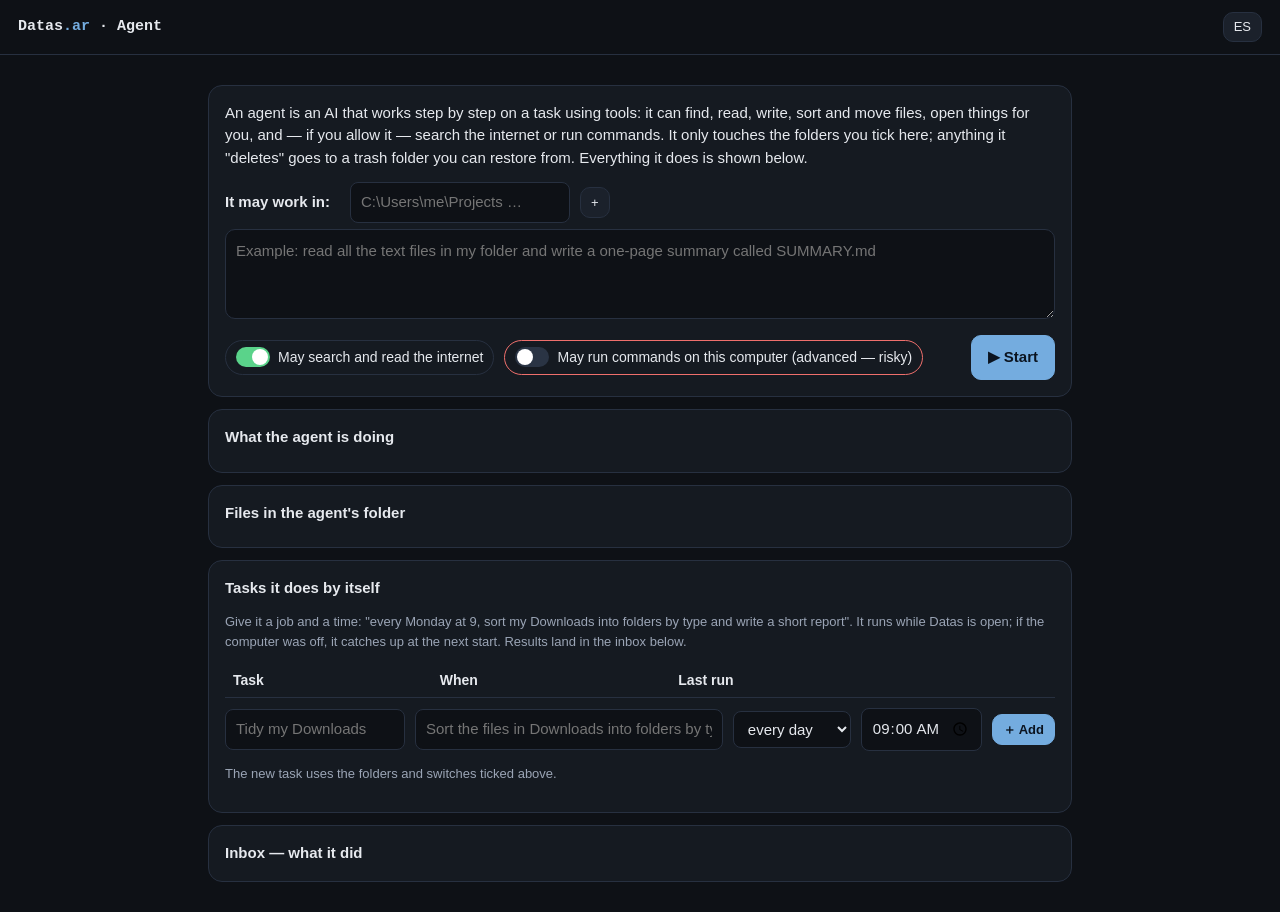
==== datas/server/ui/agent.html @ a60f4969 "Device verdicts per ability; agent in your folders, scheduled tasks, inbox The Run screen now asks t" ====
<!doctype html>
<html lang="en">
<head>
<meta charset="utf-8"><meta name="viewport" content="width=device-width, initial-scale=1">
<title>Datas.ar — Agent</title>
<style>
  :root{--bg:#0e1116;--panel:#151a21;--panel2:#1b212b;--line:#273040;--text:#e6e9ee;--muted:#9aa4b5;--accent:#74acdf;--ok:#5ad38a;--warn:#f2a93b;--bad:#ef6f6c;--mono:ui-monospace,SFMono-Regular,Menlo,Consolas,monospace}
  *{box-sizing:border-box} body{margin:0;background:var(--bg);color:var(--text);font-family:-apple-system,BlinkMacSystemFont,"Segoe UI",Inter,Roboto,sans-serif;font-size:15px;line-height:1.5}
  header{display:flex;gap:12px;align-items:center;padding:12px 18px;border-bottom:1px solid var(--line)} .brand{font-family:var(--mono);font-weight:700} .brand b{color:var(--accent)} .spacer{flex:1}
  main{max-width:900px;margin:0 auto;padding:18px} .card{background:var(--panel);border:1px solid var(--line);border-radius:14px;padding:16px;margin:12px 0}
  textarea,button{font:inherit} textarea{width:100%;height:90px;background:var(--bg);color:var(--text);border:1px solid var(--line);border-radius:10px;padding:10px;resize:vertical}
  button{color:var(--text);background:var(--panel2);border:1px solid var(--line);border-radius:10px;padding:10px 16px;cursor:pointer} button.primary{background:var(--accent);color:#0b1420;font-weight:700;border-color:var(--accent)} button:disabled{opacity:.5}
  .switch{display:inline-flex;align-items:center;gap:8px;cursor:pointer;user-select:none;padding:6px 10px;border:1px solid var(--line);border-radius:999px;font-size:14px} .switch i{width:34px;height:20px;border-radius:999px;background:#2a3444;position:relative} .switch i::after{content:"";position:absolute;top:2px;left:2px;width:16px;height:16px;border-radius:50%;background:#fff;transition:.15s} .switch.on i{background:var(--ok)} .switch.on i::after{left:16px} .switch.danger.on i{background:var(--bad)}
  .row{display:flex;gap:10px;align-items:center;flex-wrap:wrap} .fine{color:var(--muted);font-size:13px}
  .steps{display:flex;flex-direction:column;gap:8px;max-height:420px;overflow:auto;padding:4px}
  .step{padding:10px 12px;border-radius:10px;border:1px solid var(--line);background:var(--panel2);white-space:pre-wrap;word-break:break-word}
  .step.tool{border-left:3px solid var(--accent)} .step.result{color:var(--muted);font-family:var(--mono);font-size:12px;max-height:140px;overflow:auto} .step.final{border-color:var(--ok)} .step.error{border-color:var(--bad)}
  ul{margin:6px 0;padding-left:18px}
  .chips{display:flex;gap:8px;flex-wrap:wrap} .chip{padding:6px 12px;border:1px solid var(--line);border-radius:999px;cursor:pointer;font-size:14px;user-select:none} .chip.on{background:var(--accent);color:#0b1420;border-color:var(--accent);font-weight:600}
  input,select{font:inherit;background:var(--bg);color:var(--text);border:1px solid var(--line);border-radius:8px;padding:8px 10px}
  table{width:100%;border-collapse:collapse;font-size:14px} td,th{padding:6px 8px;border-bottom:1px solid var(--line);text-align:left;vertical-align:top} .small{padding:5px 10px;font-size:13px} .danger{border-color:var(--bad)} .hidden{display:none}
  .res{white-space:pre-wrap;font-family:var(--mono);font-size:12px;color:var(--muted);max-height:220px;overflow:auto;background:var(--bg);border-radius:8px;padding:8px}
</style>
</head>
<body>
<header><div class="brand">Datas<b>.ar</b> · <span id="t_agent">Agent</span></div><div class="spacer"></div><button id="langBtn" style="padding:4px 10px;font-size:13px">ES</button></header>
<main>
  <div class="card">
    <p id="t_lead" style="margin:0 0 8px">An agent is an AI that works step by step on a task using tools: it can find, read, write, sort and move files, open things for you, and — if you allow it — search the internet or run commands. It only touches the folders you tick here; anything it "deletes" goes to a trash folder you can restore from. Everything it does is shown below.</p>
    <p class="fine" id="t_folder"></p>
    <div class="row" style="margin:6px 0"><b id="t_grant">It may work in:</b><div class="chips" id="folderChips"></div><input type="text" id="customFolder" placeholder="C:\Users\me\Projects …" style="min-width:220px"><button class="small" id="addFolder">+</button></div>
    <textarea id="task" placeholder="Example: read all the text files in my folder and write a one-page summary called SUMMARY.md"></textarea>
    <div class="row" style="margin-top:10px">
      <label class="switch on" id="netSw"><i></i><span id="t_net">May search and read the internet</span></label>
      <label class="switch danger" id="shellSw"><i></i><span id="t_shell">May run commands on this computer (advanced — risky)</span></label>
      <span class="spacer"></span>
      <button class="primary" id="run" >▶ <span id="t_run">Start</span></button>
    </div>
  </div>
  <div class="card"><b id="t_steps">What the agent is doing</b><div class="steps" id="steps"></div></div>
  <div class="card"><b id="t_files">Files in the agent's folder</b><ul id="files"></ul></div>
  <div class="card">
    <b id="t_sched">Tasks it does by itself</b>
    <p class="fine" id="t_sched_d">Give it a job and a time: "every Monday at 9, sort my Downloads into folders by type and write a short report". It runs while Datas is open; if the computer was off, it catches up at the next start. Results land in the inbox below.</p>
    <table><thead><tr><th id="t_task">Task</th><th id="t_when">When</th><th id="t_last">Last run</th><th></th></tr></thead><tbody id="taskRows"></tbody></table>
    <div class="row" style="margin-top:10px">
      <input type="text" id="tTitle" placeholder="Tidy my Downloads" style="width:180px">
      <input type="text" id="tTask" placeholder="Sort the files in Downloads into folders by type and write a short report" style="flex:1;min-width:260px">
      <select id="tEvery"><option value="day">every day</option><option value="week">every week</option><option value="hour">every hour</option><option value="once">once</option></select>
      <select id="tWeekday"><option value="mon">Mon</option><option value="tue">Tue</option><option value="wed">Wed</option><option value="thu">Thu</option><option value="fri">Fri</option><option value="sat">Sat</option><option value="sun">Sun</option></select>
      <input type="time" id="tAt" value="09:00">
      <button class="primary small" id="tAdd">＋ <span id="t_add">Add</span></button>
    </div>
    <p class="fine" id="t_sched_f">The new task uses the folders and switches ticked above.</p>
  </div>
  <div class="card"><b id="t_inbox">Inbox — what it did</b><div id="inbox"></div></div>
</main>
<script>
const $=id=>document.getElementById(id); let lang="en";
const ES={t_grant:"Puede trabajar en:",t_sched:"Tareas que hace sola",t_sched_d:"Dale un trabajo y una hora: \"todos los lunes a las 9, ordená mis Descargas en carpetas por tipo y escribí un informe corto\". Corre mientras Datas está abierto; si la computadora estaba apagada, se pone al día al arrancar. Los resultados quedan en la bandeja de abajo.",t_task:"Tarea",t_when:"Cuándo",t_last:"Última vez",t_add:"Agregar",t_sched_f:"La tarea nueva usa las carpetas y los permisos marcados arriba.",t_inbox:"Bandeja — qué hizo",t_agent:"Agente",t_lead:"Un agente es una IA que trabaja paso a paso en una tarea usando herramientas: puede buscar, leer, escribir, ordenar y mover archivos, abrirte cosas y — si lo permitís — buscar en internet o ejecutar comandos. Solo toca las carpetas que marcás acá; lo que \"borra\" va a una papelera de la que podés recuperar. Todo lo que hace se muestra abajo.",t_net:"Puede buscar y leer en internet",t_shell:"Puede ejecutar comandos en esta computadora (avanzado — riesgoso)",t_run:"Iniciar",t_steps:"Qué está haciendo el agente",t_files:"Archivos en la carpeta del agente",ph:"Ejemplo: leé todos los archivos de texto de mi carpeta y escribí un resumen de una página llamado RESUMEN.md",folder:"Carpeta del agente: "};
const EN={}; for(const el of document.querySelectorAll("[id^=t_]")) EN[el.id]=el.textContent; EN.ph=$("task").placeholder; EN.folder="Agent folder: ";
function applyLang(){ const D=lang==="es"?ES:EN; for(const k of Object.keys(EN)){ if(k==="ph") $("task").placeholder=D.ph; else if(k!=="folder" && $(k)) $(k).textContent=D[k]||EN[k]; } $("langBtn").textContent=lang==="en"?"ES":"EN"; loadFiles(); loadFolders(); loadTasks(); loadInbox(); }
// ---- folders the agent may use (per session) ----
let FOLDERS=[], GRANTED=new Set();
async function loadFolders(){ try{ const r = await (await fetch("/api/agent/folders")).json(); FOLDERS=r.known; r.granted.forEach(g=>GRANTED.add(g)); renderFolders(); }catch(e){} }
function renderFolders(){ const extra=[...GRANTED].filter(g=>!FOLDERS.some(f=>f.path===g)).map(g=>({id:g,name:g,name_es:g,path:g})); $("folderChips").innerHTML = [...FOLDERS, ...extra].map(f=>`<span class="chip ${GRANTED.has(f.path)?"on":""}" data-p="${f.path.replace(/"/g,"&quot;")}" title="${f.path.replace(/"/g,"&quot;")}">${lang==="es"?f.name_es:f.name}</span>`).join(""); $("folderChips").querySelectorAll(".chip").forEach(c=>c.onclick=()=>{ const p=c.dataset.p; if(GRANTED.has(p)) GRANTED.delete(p); else GRANTED.add(p); renderFolders(); }); }
$("addFolder").onclick=async()=>{ const p=$("customFolder").value.trim(); if(!p) return; const r = await fetch("/api/agent/folders/check",{method:"POST",headers:{"Content-Type":"application/json"},body:JSON.stringify({path:p})}); if(!r.ok){ alert((await r.json()).detail||"?"); return; } GRANTED.add((await r.json()).path); $("customFolder").value=""; renderFolders(); };
// ---- scheduled tasks ----
async function loadTasks(){ try{ const r = await (await fetch("/api/agent/tasks")).json(); const D=lang==="es"?{day:"todos los días",week:"todas las semanas",hour:"cada hora",once:"una vez",at:"a las",run:"Correr ahora",del:"Quitar",on:"Activa",off:"Pausada",never:"nunca",running:"corriendo…"}:{day:"every day",week:"every week",hour:"every hour",once:"once",at:"at",run:"Run now",del:"Remove",on:"On",off:"Paused",never:"never",running:"running…"};
  $("taskRows").innerHTML = r.tasks.map(t=>`<tr><td><b>${esc(t.title)}</b><div class="fine">${esc(t.task)}</div><div class="fine">${(t.folders||[]).map(esc).join(", ")}</div></td><td>${D[t.every]}${t.every==="week"?" "+t.weekday:""}${t.every!=="hour"?" "+D.at+" "+t.at:""}<div class="fine">${t.enabled?(t.next_due?("→ "+t.next_due.replace("T"," ")):""):D.off}</div></td><td>${t.running?D.running:(t.last_run?new Date(t.last_run*1000).toLocaleString():D.never)}<div class="fine">${esc((t.last_summary||"").slice(0,160))}</div></td><td><button class="small" data-run="${t.id}">${D.run}</button> <button class="small" data-tog="${t.id}" data-en="${t.enabled}">${t.enabled?D.off:D.on}</button> <button class="small danger" data-del="${t.id}">${D.del}</button></td></tr>`).join("") || `<tr><td colspan="4" class="fine">—</td></tr>`;
  $("taskRows").querySelectorAll("[data-run]").forEach(b=>b.onclick=async()=>{ await fetch(`/api/agent/tasks/${b.dataset.run}/run`,{method:"POST"}); setTimeout(loadTasks,1500); setTimeout(loadInbox,4000); });
  $("taskRows").querySelectorAll("[data-tog]").forEach(b=>b.onclick=async()=>{ await fetch(`/api/agent/tasks/${b.dataset.tog}`,{method:"PATCH",headers:{"Content-Type":"application/json"},body:JSON.stringify({enabled:b.dataset.en!=="true"})}); loadTasks(); });
  $("taskRows").querySelectorAll("[data-del]").forEach(b=>b.onclick=async()=>{ await fetch(`/api/agent/tasks/${b.dataset.del}`,{method:"DELETE"}); loadTasks(); });
 }catch(e){} }
$("tEvery").onchange=()=>{ $("tWeekday").style.display=$("tEvery").value==="week"?"":"none"; $("tAt").style.display=$("tEvery").value==="hour"?"none":""; }; $("tEvery").onchange();
$("tAdd").onclick=async()=>{ const title=$("tTitle").value.trim(), task=$("tTask").value.trim(); if(!title||!task) return; const r = await fetch("/api/agent/tasks",{method:"POST",headers:{"Content-Type":"application/json"},body:JSON.stringify({title, task, every:$("tEvery").value, at:$("tAt").value||"09:00", weekday:$("tWeekday").value, folders:[...GRANTED], internet:$("netSw").classList.contains("on"), allow_shell:$("shellSw").classList.contains("on")})}); if(!r.ok){ alert((await r.json()).detail||"?"); return; } $("tTitle").value=""; $("tTask").value=""; loadTasks(); };
async function loadInbox(){ try{ const r = await (await fetch("/api/agent/results")).json(); $("inbox").innerHTML = r.results.slice(0,10).map(x=>`<details style="margin:6px 0"><summary>${new Date(x.when*1000).toLocaleString()} — ${esc(x.name)}</summary><div class="res">${esc(x.text)}</div></details>`).join("") || `<p class="fine">—</p>`; }catch(e){} }
function esc(s){ return String(s??"").replace(/[&<>"]/g,c=>({"&":"&amp;","<":"&lt;",">":"&gt;",'"':"&quot;"}[c])); }
setInterval(()=>{ loadTasks(); }, 60000);
$("langBtn").onclick=()=>{ lang=lang==="en"?"es":"en"; applyLang(); };
const sw=(el)=>el.classList.toggle("on"); $("netSw").onclick=()=>sw($("netSw")); $("shellSw").onclick=()=>{ if(!$("shellSw").classList.contains("on") && !confirm(lang==="es"?"Con esto el agente puede ejecutar comandos reales en tu computadora, sin preguntar. ¿Continuar?":"This lets the agent run real commands on your computer without asking each time. Continue?")) return; sw($("shellSw")); };
function step(cls, text){ const d=document.createElement("div"); d.className="step "+cls; d.textContent=text; $("steps").appendChild(d); $("steps").scrollTop=1e9; }
async function loadFiles(){ try{ const r = await (await fetch("/api/agent/workspace")).json(); $("t_folder").textContent=(lang==="es"?ES.folder:EN.folder)+r.path; $("files").innerHTML = r.files.map(f=>`<li>${f.name} <span class="fine">(${(f.bytes/1024).toFixed(0)} KB)</span></li>`).join("") || `<li class="fine">—</li>`; }catch(e){} }
$("run").onclick=async()=>{
  const task=$("task").value.trim(); if(!task) return; $("run").disabled=true; $("steps").innerHTML="";
  step("", (lang==="es"?"Tarea: ":"Task: ")+task);
  try{
    const r = await fetch("/api/agent/run",{method:"POST",headers:{"Content-Type":"application/json"},body:JSON.stringify({task, internet:$("netSw").classList.contains("on"), allow_shell:$("shellSw").classList.contains("on"), folders:[...GRANTED]})});
    if(!r.ok){ step("error","⚠ "+((await r.json()).detail||r.status)); $("run").disabled=false; return; }
    const rd=r.body.getReader(), dec=new TextDecoder(); let buf="";
    while(true){ const {value,done}=await rd.read(); if(done) break; buf+=dec.decode(value,{stream:true}); let i; while((i=buf.indexOf("\n\n"))>=0){ const chunk=buf.slice(0,i); buf=buf.slice(i+2); const line=chunk.split("\n").find(l=>l.startsWith("data:")); if(!line) continue; let ev; try{ev=JSON.parse(line.slice(5));}catch(e){continue;}
      if(ev.type==="assistant") step("", ev.content); else if(ev.type==="tool_call") step("tool", `→ ${ev.name} ${typeof ev.arguments==="string"?ev.arguments:JSON.stringify(ev.arguments)}`); else if(ev.type==="tool_result") step("result", ev.result); else if(ev.type==="final") step("final", (lang==="es"?"Listo. ":"Done. ")+(ev.content||"")); else if(ev.type==="error") step("error", "⚠ "+ev.error); } }
  }catch(e){ step("error","⚠ "+e.message); }
  $("run").disabled=false; loadFiles(); loadInbox();
};
applyLang();
</script>
</body>
</html>
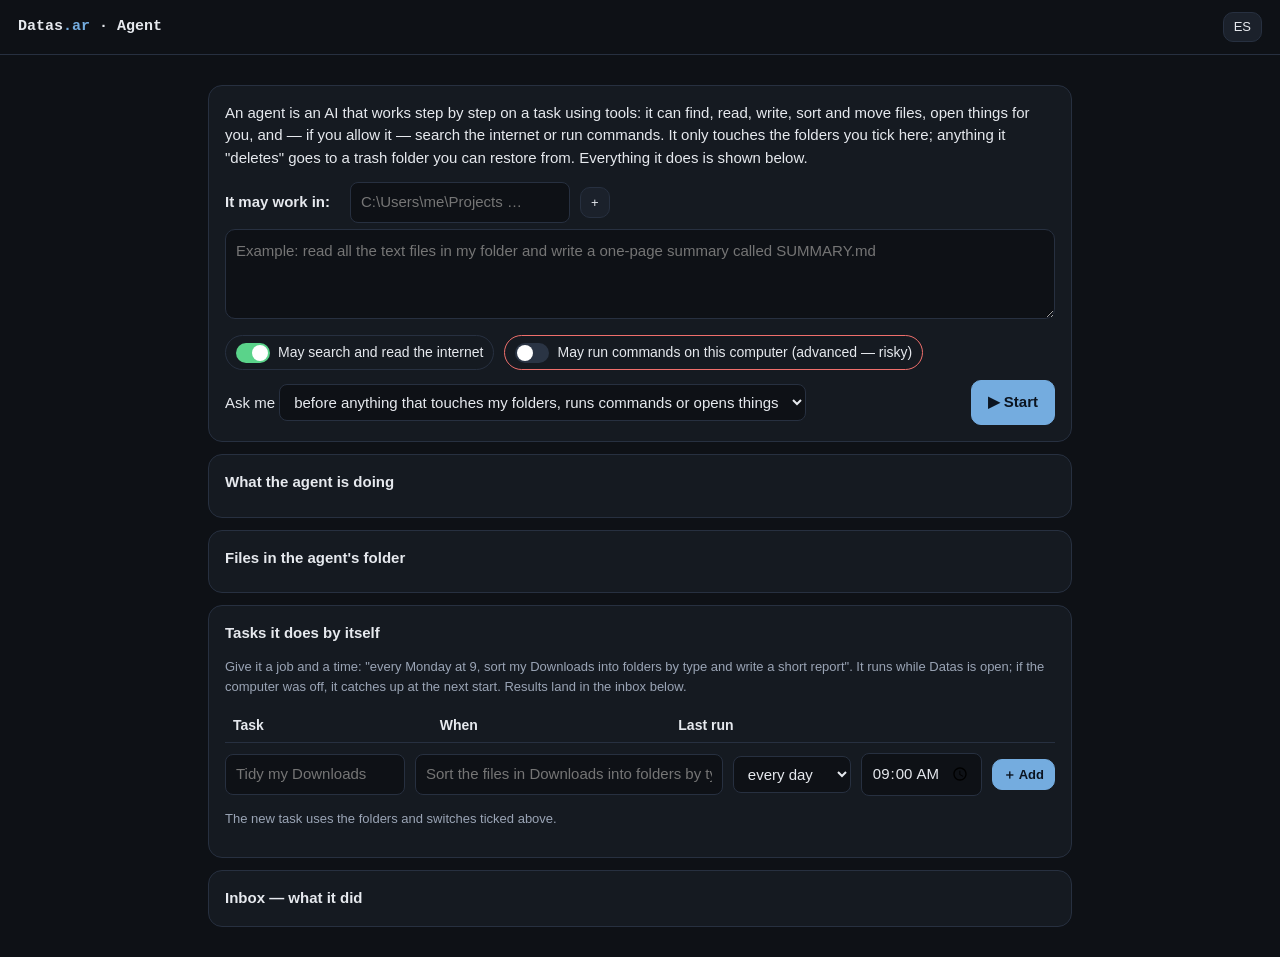
==== commit 6c20e9d3: "Agent: approval levels (risky / every action / never), permission card, Stop + Esc ToolContext.ask =" ====
--- a/datas/server/ui/agent.html
+++ b/datas/server/ui/agent.html
@@ -33,10 +33,13 @@
     <div class="row" style="margin-top:10px">
       <label class="switch on" id="netSw"><i></i><span id="t_net">May search and read the internet</span></label>
       <label class="switch danger" id="shellSw"><i></i><span id="t_shell">May run commands on this computer (advanced — risky)</span></label>
+      <label><span id="t_ask">Ask me</span> <select id="askSel"><option value="risky">before anything that touches my folders, runs commands or opens things</option><option value="all">before every single action</option><option value="none">never — just do it, I'm watching</option></select></label>
       <span class="spacer"></span>
+      <button class="danger hidden" id="stop">■ <span id="t_stop">Stop</span></button>
       <button class="primary" id="run" >▶ <span id="t_run">Start</span></button>
     </div>
   </div>
+  <div class="card hidden" id="askCard" style="border-color:var(--warn)"><b id="t_mayi">The agent asks permission:</b><div id="askText" class="step" style="margin:8px 0"></div><div class="row"><button class="primary" id="askYes">✓ <span id="t_yes">Allow</span></button><button id="askNo">✕ <span id="t_no">Deny</span></button><button id="askAll"><span id="t_allowall">Allow everything for this task</span></button></div></div>
   <div class="card"><b id="t_steps">What the agent is doing</b><div class="steps" id="steps"></div></div>
   <div class="card"><b id="t_files">Files in the agent's folder</b><ul id="files"></ul></div>
   <div class="card">
@@ -57,9 +60,10 @@
 </main>
 <script>
 const $=id=>document.getElementById(id); let lang="en";
-const ES={t_grant:"Puede trabajar en:",t_sched:"Tareas que hace sola",t_sched_d:"Dale un trabajo y una hora: \"todos los lunes a las 9, ordená mis Descargas en carpetas por tipo y escribí un informe corto\". Corre mientras Datas está abierto; si la computadora estaba apagada, se pone al día al arrancar. Los resultados quedan en la bandeja de abajo.",t_task:"Tarea",t_when:"Cuándo",t_last:"Última vez",t_add:"Agregar",t_sched_f:"La tarea nueva usa las carpetas y los permisos marcados arriba.",t_inbox:"Bandeja — qué hizo",t_agent:"Agente",t_lead:"Un agente es una IA que trabaja paso a paso en una tarea usando herramientas: puede buscar, leer, escribir, ordenar y mover archivos, abrirte cosas y — si lo permitís — buscar en internet o ejecutar comandos. Solo toca las carpetas que marcás acá; lo que \"borra\" va a una papelera de la que podés recuperar. Todo lo que hace se muestra abajo.",t_net:"Puede buscar y leer en internet",t_shell:"Puede ejecutar comandos en esta computadora (avanzado — riesgoso)",t_run:"Iniciar",t_steps:"Qué está haciendo el agente",t_files:"Archivos en la carpeta del agente",ph:"Ejemplo: leé todos los archivos de texto de mi carpeta y escribí un resumen de una página llamado RESUMEN.md",folder:"Carpeta del agente: "};
+const ES={t_ask:"Preguntame",t_stop:"Parar",t_mayi:"El agente pide permiso:",t_yes:"Permitir",t_no:"Denegar",t_allowall:"Permitir todo en esta tarea",t_grant:"Puede trabajar en:",t_sched:"Tareas que hace sola",t_sched_d:"Dale un trabajo y una hora: \"todos los lunes a las 9, ordená mis Descargas en carpetas por tipo y escribí un informe corto\". Corre mientras Datas está abierto; si la computadora estaba apagada, se pone al día al arrancar. Los resultados quedan en la bandeja de abajo.",t_task:"Tarea",t_when:"Cuándo",t_last:"Última vez",t_add:"Agregar",t_sched_f:"La tarea nueva usa las carpetas y los permisos marcados arriba.",t_inbox:"Bandeja — qué hizo",t_agent:"Agente",t_lead:"Un agente es una IA que trabaja paso a paso en una tarea usando herramientas: puede buscar, leer, escribir, ordenar y mover archivos, abrirte cosas y — si lo permitís — buscar en internet o ejecutar comandos. Solo toca las carpetas que marcás acá; lo que \"borra\" va a una papelera de la que podés recuperar. Todo lo que hace se muestra abajo.",t_net:"Puede buscar y leer en internet",t_shell:"Puede ejecutar comandos en esta computadora (avanzado — riesgoso)",t_run:"Iniciar",t_steps:"Qué está haciendo el agente",t_files:"Archivos en la carpeta del agente",ph:"Ejemplo: leé todos los archivos de texto de mi carpeta y escribí un resumen de una página llamado RESUMEN.md",folder:"Carpeta del agente: "};
 const EN={}; for(const el of document.querySelectorAll("[id^=t_]")) EN[el.id]=el.textContent; EN.ph=$("task").placeholder; EN.folder="Agent folder: ";
-function applyLang(){ const D=lang==="es"?ES:EN; for(const k of Object.keys(EN)){ if(k==="ph") $("task").placeholder=D.ph; else if(k!=="folder" && $(k)) $(k).textContent=D[k]||EN[k]; } $("langBtn").textContent=lang==="en"?"ES":"EN"; loadFiles(); loadFolders(); loadTasks(); loadInbox(); }
+const ASK_ES=["antes de tocar mis carpetas, ejecutar comandos o abrir cosas","antes de cada acción","nunca — que lo haga, yo miro"], ASK_EN=[...$("askSel").options].map(o=>o.textContent);
+function applyLang(){ const D=lang==="es"?ES:EN; [...$("askSel").options].forEach((o,i)=>o.textContent=(lang==="es"?ASK_ES:ASK_EN)[i]); for(const k of Object.keys(EN)){ if(k==="ph") $("task").placeholder=D.ph; else if(k!=="folder" && $(k)) $(k).textContent=D[k]||EN[k]; } $("langBtn").textContent=lang==="en"?"ES":"EN"; loadFiles(); loadFolders(); loadTasks(); loadInbox(); }
 // ---- folders the agent may use (per session) ----
 let FOLDERS=[], GRANTED=new Set();
 async function loadFolders(){ try{ const r = await (await fetch("/api/agent/folders")).json(); FOLDERS=r.known; r.granted.forEach(g=>GRANTED.add(g)); renderFolders(); }catch(e){} }
@@ -81,17 +85,23 @@
 const sw=(el)=>el.classList.toggle("on"); $("netSw").onclick=()=>sw($("netSw")); $("shellSw").onclick=()=>{ if(!$("shellSw").classList.contains("on") && !confirm(lang==="es"?"Con esto el agente puede ejecutar comandos reales en tu computadora, sin preguntar. ¿Continuar?":"This lets the agent run real commands on your computer without asking each time. Continue?")) return; sw($("shellSw")); };
 function step(cls, text){ const d=document.createElement("div"); d.className="step "+cls; d.textContent=text; $("steps").appendChild(d); $("steps").scrollTop=1e9; }
 async function loadFiles(){ try{ const r = await (await fetch("/api/agent/workspace")).json(); $("t_folder").textContent=(lang==="es"?ES.folder:EN.folder)+r.path; $("files").innerHTML = r.files.map(f=>`<li>${f.name} <span class="fine">(${(f.bytes/1024).toFixed(0)} KB)</span></li>`).join("") || `<li class="fine">—</li>`; }catch(e){} }
+let askPoll=null, allowAll=false;
+async function pollAsk(){ try{ const r = await (await fetch("/api/agent/approvals")).json(); const q=r.pending[0]; if(!q){ $("askCard").classList.add("hidden"); return; } if(allowAll){ await fetch(`/api/agent/approvals/${q.id}`,{method:"POST",headers:{"Content-Type":"application/json"},body:JSON.stringify({ok:true})}); return; } $("askCard").dataset.id=q.id; $("askText").textContent=q.text; $("askCard").classList.remove("hidden"); }catch(e){} }
+async function answer(ok){ const id=$("askCard").dataset.id; if(!id) return; $("askCard").classList.add("hidden"); await fetch(`/api/agent/approvals/${id}`,{method:"POST",headers:{"Content-Type":"application/json"},body:JSON.stringify({ok})}); }
+$("askYes").onclick=()=>answer(true); $("askNo").onclick=()=>answer(false); $("askAll").onclick=()=>{ allowAll=true; answer(true); };
+$("stop").onclick=async()=>{ await fetch("/api/agent/stop",{method:"POST"}); };
+document.addEventListener("keydown",e=>{ if(e.key==="Escape" && !$("stop").classList.contains("hidden")) $("stop").click(); });
 $("run").onclick=async()=>{
-  const task=$("task").value.trim(); if(!task) return; $("run").disabled=true; $("steps").innerHTML="";
+  const task=$("task").value.trim(); if(!task) return; $("run").disabled=true; $("steps").innerHTML=""; allowAll=false; $("stop").classList.remove("hidden"); askPoll=setInterval(pollAsk, 600);
   step("", (lang==="es"?"Tarea: ":"Task: ")+task);
   try{
-    const r = await fetch("/api/agent/run",{method:"POST",headers:{"Content-Type":"application/json"},body:JSON.stringify({task, internet:$("netSw").classList.contains("on"), allow_shell:$("shellSw").classList.contains("on"), folders:[...GRANTED]})});
+    const r = await fetch("/api/agent/run",{method:"POST",headers:{"Content-Type":"application/json"},body:JSON.stringify({task, internet:$("netSw").classList.contains("on"), allow_shell:$("shellSw").classList.contains("on"), folders:[...GRANTED], ask:$("askSel").value})});
     if(!r.ok){ step("error","⚠ "+((await r.json()).detail||r.status)); $("run").disabled=false; return; }
     const rd=r.body.getReader(), dec=new TextDecoder(); let buf="";
     while(true){ const {value,done}=await rd.read(); if(done) break; buf+=dec.decode(value,{stream:true}); let i; while((i=buf.indexOf("\n\n"))>=0){ const chunk=buf.slice(0,i); buf=buf.slice(i+2); const line=chunk.split("\n").find(l=>l.startsWith("data:")); if(!line) continue; let ev; try{ev=JSON.parse(line.slice(5));}catch(e){continue;}
-      if(ev.type==="assistant") step("", ev.content); else if(ev.type==="tool_call") step("tool", `→ ${ev.name} ${typeof ev.arguments==="string"?ev.arguments:JSON.stringify(ev.arguments)}`); else if(ev.type==="tool_result") step("result", ev.result); else if(ev.type==="final") step("final", (lang==="es"?"Listo. ":"Done. ")+(ev.content||"")); else if(ev.type==="error") step("error", "⚠ "+ev.error); } }
+      if(ev.type==="assistant") step("", ev.content); else if(ev.type==="tool_call") step("tool", `→ ${ev.name} ${typeof ev.arguments==="string"?ev.arguments:JSON.stringify(ev.arguments)}`); else if(ev.type==="tool_result") step(ev.result.startsWith("DENIED")||ev.result.startsWith("STOPPED")?"error":"result", ev.result); else if(ev.type==="final") step("final", (lang==="es"?"Listo. ":"Done. ")+(ev.content||"")); else if(ev.type==="error") step("error", "⚠ "+ev.error); } }
   }catch(e){ step("error","⚠ "+e.message); }
-  $("run").disabled=false; loadFiles(); loadInbox();
+  $("run").disabled=false; clearInterval(askPoll); $("askCard").classList.add("hidden"); $("stop").classList.add("hidden"); loadFiles(); loadInbox();
 };
 applyLang();
 </script>
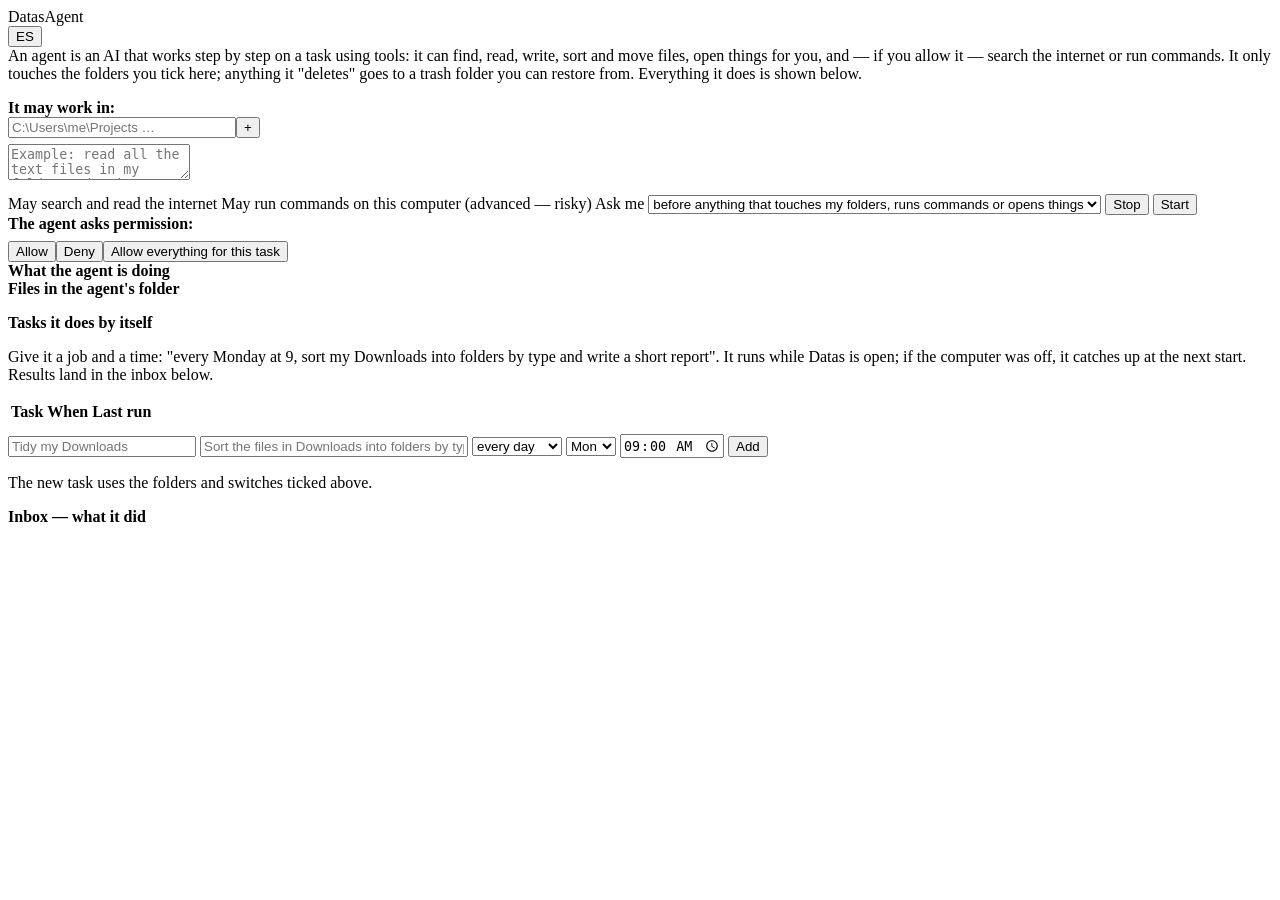
==== commit 265e98cd: "New window: chats on the left, Learn, devices, tools and updates with rollback The window is rebuilt" ====
--- a/datas/server/ui/agent.html
+++ b/datas/server/ui/agent.html
@@ -1,29 +1,16 @@
 <!doctype html>
-<html lang="en">
+<html lang="en" data-theme="day">
 <head>
-<meta charset="utf-8"><meta name="viewport" content="width=device-width, initial-scale=1">
-<title>Datas.ar — Agent</title>
-<style>
-  :root{--bg:#0e1116;--panel:#151a21;--panel2:#1b212b;--line:#273040;--text:#e6e9ee;--muted:#9aa4b5;--accent:#74acdf;--ok:#5ad38a;--warn:#f2a93b;--bad:#ef6f6c;--mono:ui-monospace,SFMono-Regular,Menlo,Consolas,monospace}
-  *{box-sizing:border-box} body{margin:0;background:var(--bg);color:var(--text);font-family:-apple-system,BlinkMacSystemFont,"Segoe UI",Inter,Roboto,sans-serif;font-size:15px;line-height:1.5}
-  header{display:flex;gap:12px;align-items:center;padding:12px 18px;border-bottom:1px solid var(--line)} .brand{font-family:var(--mono);font-weight:700} .brand b{color:var(--accent)} .spacer{flex:1}
-  main{max-width:900px;margin:0 auto;padding:18px} .card{background:var(--panel);border:1px solid var(--line);border-radius:14px;padding:16px;margin:12px 0}
-  textarea,button{font:inherit} textarea{width:100%;height:90px;background:var(--bg);color:var(--text);border:1px solid var(--line);border-radius:10px;padding:10px;resize:vertical}
-  button{color:var(--text);background:var(--panel2);border:1px solid var(--line);border-radius:10px;padding:10px 16px;cursor:pointer} button.primary{background:var(--accent);color:#0b1420;font-weight:700;border-color:var(--accent)} button:disabled{opacity:.5}
-  .switch{display:inline-flex;align-items:center;gap:8px;cursor:pointer;user-select:none;padding:6px 10px;border:1px solid var(--line);border-radius:999px;font-size:14px} .switch i{width:34px;height:20px;border-radius:999px;background:#2a3444;position:relative} .switch i::after{content:"";position:absolute;top:2px;left:2px;width:16px;height:16px;border-radius:50%;background:#fff;transition:.15s} .switch.on i{background:var(--ok)} .switch.on i::after{left:16px} .switch.danger.on i{background:var(--bad)}
-  .row{display:flex;gap:10px;align-items:center;flex-wrap:wrap} .fine{color:var(--muted);font-size:13px}
-  .steps{display:flex;flex-direction:column;gap:8px;max-height:420px;overflow:auto;padding:4px}
-  .step{padding:10px 12px;border-radius:10px;border:1px solid var(--line);background:var(--panel2);white-space:pre-wrap;word-break:break-word}
-  .step.tool{border-left:3px solid var(--accent)} .step.result{color:var(--muted);font-family:var(--mono);font-size:12px;max-height:140px;overflow:auto} .step.final{border-color:var(--ok)} .step.error{border-color:var(--bad)}
-  ul{margin:6px 0;padding-left:18px}
-  .chips{display:flex;gap:8px;flex-wrap:wrap} .chip{padding:6px 12px;border:1px solid var(--line);border-radius:999px;cursor:pointer;font-size:14px;user-select:none} .chip.on{background:var(--accent);color:#0b1420;border-color:var(--accent);font-weight:600}
-  input,select{font:inherit;background:var(--bg);color:var(--text);border:1px solid var(--line);border-radius:8px;padding:8px 10px}
-  table{width:100%;border-collapse:collapse;font-size:14px} td,th{padding:6px 8px;border-bottom:1px solid var(--line);text-align:left;vertical-align:top} .small{padding:5px 10px;font-size:13px} .danger{border-color:var(--bad)} .hidden{display:none}
-  .res{white-space:pre-wrap;font-family:var(--mono);font-size:12px;color:var(--muted);max-height:220px;overflow:auto;background:var(--bg);border-radius:8px;padding:8px}
-</style>
+<meta charset="utf-8">
+<meta name="viewport" content="width=device-width, initial-scale=1">
+<meta name="color-scheme" content="light dark">
+<title>Datas — Agent</title>
+<link rel="icon" href="/ui/datas.png">
+<link rel="stylesheet" href="/ui/app.css">
+<link rel="stylesheet" href="/ui/agent.css">
 </head>
-<body>
-<header><div class="brand">Datas<b>.ar</b> · <span id="t_agent">Agent</span></div><div class="spacer"></div><button id="langBtn" style="padding:4px 10px;font-size:13px">ES</button></header>
+<body class="agent">
+<header><span class="wordmark">Datas</span><span id="t_agent" class="where">Agent</span><div class="spacer"></div><button id="langBtn" class="small">ES</button></header>
 <main>
   <div class="card">
     <p id="t_lead" style="margin:0 0 8px">An agent is an AI that works step by step on a task using tools: it can find, read, write, sort and move files, open things for you, and — if you allow it — search the internet or run commands. It only touches the folders you tick here; anything it "deletes" goes to a trash folder you can restore from. Everything it does is shown below.</p>
@@ -35,11 +22,11 @@
       <label class="switch danger" id="shellSw"><i></i><span id="t_shell">May run commands on this computer (advanced — risky)</span></label>
       <label><span id="t_ask">Ask me</span> <select id="askSel"><option value="risky">before anything that touches my folders, runs commands or opens things</option><option value="all">before every single action</option><option value="none">never — just do it, I'm watching</option></select></label>
       <span class="spacer"></span>
-      <button class="danger hidden" id="stop">■ <span id="t_stop">Stop</span></button>
-      <button class="primary" id="run" >▶ <span id="t_run">Start</span></button>
+      <button class="danger hidden" id="stop"><span id="t_stop">Stop</span></button>
+      <button class="primary" id="run" ><span id="t_run">Start</span></button>
     </div>
   </div>
-  <div class="card hidden" id="askCard" style="border-color:var(--warn)"><b id="t_mayi">The agent asks permission:</b><div id="askText" class="step" style="margin:8px 0"></div><div class="row"><button class="primary" id="askYes">✓ <span id="t_yes">Allow</span></button><button id="askNo">✕ <span id="t_no">Deny</span></button><button id="askAll"><span id="t_allowall">Allow everything for this task</span></button></div></div>
+  <div class="card hidden" id="askCard" style="border-color:var(--warn)"><b id="t_mayi">The agent asks permission:</b><div id="askText" class="step" style="margin:8px 0"></div><div class="row"><button class="primary" id="askYes"><span id="t_yes">Allow</span></button><button id="askNo"><span id="t_no">Deny</span></button><button id="askAll"><span id="t_allowall">Allow everything for this task</span></button></div></div>
   <div class="card"><b id="t_steps">What the agent is doing</b><div class="steps" id="steps"></div></div>
   <div class="card"><b id="t_files">Files in the agent's folder</b><ul id="files"></ul></div>
   <div class="card">
@@ -52,58 +39,12 @@
       <select id="tEvery"><option value="day">every day</option><option value="week">every week</option><option value="hour">every hour</option><option value="once">once</option></select>
       <select id="tWeekday"><option value="mon">Mon</option><option value="tue">Tue</option><option value="wed">Wed</option><option value="thu">Thu</option><option value="fri">Fri</option><option value="sat">Sat</option><option value="sun">Sun</option></select>
       <input type="time" id="tAt" value="09:00">
-      <button class="primary small" id="tAdd">＋ <span id="t_add">Add</span></button>
+      <button class="primary small" id="tAdd"><span id="t_add">Add</span></button>
     </div>
     <p class="fine" id="t_sched_f">The new task uses the folders and switches ticked above.</p>
   </div>
   <div class="card"><b id="t_inbox">Inbox — what it did</b><div id="inbox"></div></div>
 </main>
-<script>
-const $=id=>document.getElementById(id); let lang="en";
-const ES={t_ask:"Preguntame",t_stop:"Parar",t_mayi:"El agente pide permiso:",t_yes:"Permitir",t_no:"Denegar",t_allowall:"Permitir todo en esta tarea",t_grant:"Puede trabajar en:",t_sched:"Tareas que hace sola",t_sched_d:"Dale un trabajo y una hora: \"todos los lunes a las 9, ordená mis Descargas en carpetas por tipo y escribí un informe corto\". Corre mientras Datas está abierto; si la computadora estaba apagada, se pone al día al arrancar. Los resultados quedan en la bandeja de abajo.",t_task:"Tarea",t_when:"Cuándo",t_last:"Última vez",t_add:"Agregar",t_sched_f:"La tarea nueva usa las carpetas y los permisos marcados arriba.",t_inbox:"Bandeja — qué hizo",t_agent:"Agente",t_lead:"Un agente es una IA que trabaja paso a paso en una tarea usando herramientas: puede buscar, leer, escribir, ordenar y mover archivos, abrirte cosas y — si lo permitís — buscar en internet o ejecutar comandos. Solo toca las carpetas que marcás acá; lo que \"borra\" va a una papelera de la que podés recuperar. Todo lo que hace se muestra abajo.",t_net:"Puede buscar y leer en internet",t_shell:"Puede ejecutar comandos en esta computadora (avanzado — riesgoso)",t_run:"Iniciar",t_steps:"Qué está haciendo el agente",t_files:"Archivos en la carpeta del agente",ph:"Ejemplo: leé todos los archivos de texto de mi carpeta y escribí un resumen de una página llamado RESUMEN.md",folder:"Carpeta del agente: "};
-const EN={}; for(const el of document.querySelectorAll("[id^=t_]")) EN[el.id]=el.textContent; EN.ph=$("task").placeholder; EN.folder="Agent folder: ";
-const ASK_ES=["antes de tocar mis carpetas, ejecutar comandos o abrir cosas","antes de cada acción","nunca — que lo haga, yo miro"], ASK_EN=[...$("askSel").options].map(o=>o.textContent);
-function applyLang(){ const D=lang==="es"?ES:EN; [...$("askSel").options].forEach((o,i)=>o.textContent=(lang==="es"?ASK_ES:ASK_EN)[i]); for(const k of Object.keys(EN)){ if(k==="ph") $("task").placeholder=D.ph; else if(k!=="folder" && $(k)) $(k).textContent=D[k]||EN[k]; } $("langBtn").textContent=lang==="en"?"ES":"EN"; loadFiles(); loadFolders(); loadTasks(); loadInbox(); }
-// ---- folders the agent may use (per session) ----
-let FOLDERS=[], GRANTED=new Set();
-async function loadFolders(){ try{ const r = await (await fetch("/api/agent/folders")).json(); FOLDERS=r.known; r.granted.forEach(g=>GRANTED.add(g)); renderFolders(); }catch(e){} }
-function renderFolders(){ const extra=[...GRANTED].filter(g=>!FOLDERS.some(f=>f.path===g)).map(g=>({id:g,name:g,name_es:g,path:g})); $("folderChips").innerHTML = [...FOLDERS, ...extra].map(f=>`<span class="chip ${GRANTED.has(f.path)?"on":""}" data-p="${f.path.replace(/"/g,"&quot;")}" title="${f.path.replace(/"/g,"&quot;")}">${lang==="es"?f.name_es:f.name}</span>`).join(""); $("folderChips").querySelectorAll(".chip").forEach(c=>c.onclick=()=>{ const p=c.dataset.p; if(GRANTED.has(p)) GRANTED.delete(p); else GRANTED.add(p); renderFolders(); }); }
-$("addFolder").onclick=async()=>{ const p=$("customFolder").value.trim(); if(!p) return; const r = await fetch("/api/agent/folders/check",{method:"POST",headers:{"Content-Type":"application/json"},body:JSON.stringify({path:p})}); if(!r.ok){ alert((await r.json()).detail||"?"); return; } GRANTED.add((await r.json()).path); $("customFolder").value=""; renderFolders(); };
-// ---- scheduled tasks ----
-async function loadTasks(){ try{ const r = await (await fetch("/api/agent/tasks")).json(); const D=lang==="es"?{day:"todos los días",week:"todas las semanas",hour:"cada hora",once:"una vez",at:"a las",run:"Correr ahora",del:"Quitar",on:"Activa",off:"Pausada",never:"nunca",running:"corriendo…"}:{day:"every day",week:"every week",hour:"every hour",once:"once",at:"at",run:"Run now",del:"Remove",on:"On",off:"Paused",never:"never",running:"running…"};
-  $("taskRows").innerHTML = r.tasks.map(t=>`<tr><td><b>${esc(t.title)}</b><div class="fine">${esc(t.task)}</div><div class="fine">${(t.folders||[]).map(esc).join(", ")}</div></td><td>${D[t.every]}${t.every==="week"?" "+t.weekday:""}${t.every!=="hour"?" "+D.at+" "+t.at:""}<div class="fine">${t.enabled?(t.next_due?("→ "+t.next_due.replace("T"," ")):""):D.off}</div></td><td>${t.running?D.running:(t.last_run?new Date(t.last_run*1000).toLocaleString():D.never)}<div class="fine">${esc((t.last_summary||"").slice(0,160))}</div></td><td><button class="small" data-run="${t.id}">${D.run}</button> <button class="small" data-tog="${t.id}" data-en="${t.enabled}">${t.enabled?D.off:D.on}</button> <button class="small danger" data-del="${t.id}">${D.del}</button></td></tr>`).join("") || `<tr><td colspan="4" class="fine">—</td></tr>`;
-  $("taskRows").querySelectorAll("[data-run]").forEach(b=>b.onclick=async()=>{ await fetch(`/api/agent/tasks/${b.dataset.run}/run`,{method:"POST"}); setTimeout(loadTasks,1500); setTimeout(loadInbox,4000); });
-  $("taskRows").querySelectorAll("[data-tog]").forEach(b=>b.onclick=async()=>{ await fetch(`/api/agent/tasks/${b.dataset.tog}`,{method:"PATCH",headers:{"Content-Type":"application/json"},body:JSON.stringify({enabled:b.dataset.en!=="true"})}); loadTasks(); });
-  $("taskRows").querySelectorAll("[data-del]").forEach(b=>b.onclick=async()=>{ await fetch(`/api/agent/tasks/${b.dataset.del}`,{method:"DELETE"}); loadTasks(); });
- }catch(e){} }
-$("tEvery").onchange=()=>{ $("tWeekday").style.display=$("tEvery").value==="week"?"":"none"; $("tAt").style.display=$("tEvery").value==="hour"?"none":""; }; $("tEvery").onchange();
-$("tAdd").onclick=async()=>{ const title=$("tTitle").value.trim(), task=$("tTask").value.trim(); if(!title||!task) return; const r = await fetch("/api/agent/tasks",{method:"POST",headers:{"Content-Type":"application/json"},body:JSON.stringify({title, task, every:$("tEvery").value, at:$("tAt").value||"09:00", weekday:$("tWeekday").value, folders:[...GRANTED], internet:$("netSw").classList.contains("on"), allow_shell:$("shellSw").classList.contains("on")})}); if(!r.ok){ alert((await r.json()).detail||"?"); return; } $("tTitle").value=""; $("tTask").value=""; loadTasks(); };
-async function loadInbox(){ try{ const r = await (await fetch("/api/agent/results")).json(); $("inbox").innerHTML = r.results.slice(0,10).map(x=>`<details style="margin:6px 0"><summary>${new Date(x.when*1000).toLocaleString()} — ${esc(x.name)}</summary><div class="res">${esc(x.text)}</div></details>`).join("") || `<p class="fine">—</p>`; }catch(e){} }
-function esc(s){ return String(s??"").replace(/[&<>"]/g,c=>({"&":"&amp;","<":"&lt;",">":"&gt;",'"':"&quot;"}[c])); }
-setInterval(()=>{ loadTasks(); }, 60000);
-$("langBtn").onclick=()=>{ lang=lang==="en"?"es":"en"; applyLang(); };
-const sw=(el)=>el.classList.toggle("on"); $("netSw").onclick=()=>sw($("netSw")); $("shellSw").onclick=()=>{ if(!$("shellSw").classList.contains("on") && !confirm(lang==="es"?"Con esto el agente puede ejecutar comandos reales en tu computadora, sin preguntar. ¿Continuar?":"This lets the agent run real commands on your computer without asking each time. Continue?")) return; sw($("shellSw")); };
-function step(cls, text){ const d=document.createElement("div"); d.className="step "+cls; d.textContent=text; $("steps").appendChild(d); $("steps").scrollTop=1e9; }
-async function loadFiles(){ try{ const r = await (await fetch("/api/agent/workspace")).json(); $("t_folder").textContent=(lang==="es"?ES.folder:EN.folder)+r.path; $("files").innerHTML = r.files.map(f=>`<li>${f.name} <span class="fine">(${(f.bytes/1024).toFixed(0)} KB)</span></li>`).join("") || `<li class="fine">—</li>`; }catch(e){} }
-let askPoll=null, allowAll=false;
-async function pollAsk(){ try{ const r = await (await fetch("/api/agent/approvals")).json(); const q=r.pending[0]; if(!q){ $("askCard").classList.add("hidden"); return; } if(allowAll){ await fetch(`/api/agent/approvals/${q.id}`,{method:"POST",headers:{"Content-Type":"application/json"},body:JSON.stringify({ok:true})}); return; } $("askCard").dataset.id=q.id; $("askText").textContent=q.text; $("askCard").classList.remove("hidden"); }catch(e){} }
-async function answer(ok){ const id=$("askCard").dataset.id; if(!id) return; $("askCard").classList.add("hidden"); await fetch(`/api/agent/approvals/${id}`,{method:"POST",headers:{"Content-Type":"application/json"},body:JSON.stringify({ok})}); }
-$("askYes").onclick=()=>answer(true); $("askNo").onclick=()=>answer(false); $("askAll").onclick=()=>{ allowAll=true; answer(true); };
-$("stop").onclick=async()=>{ await fetch("/api/agent/stop",{method:"POST"}); };
-document.addEventListener("keydown",e=>{ if(e.key==="Escape" && !$("stop").classList.contains("hidden")) $("stop").click(); });
-$("run").onclick=async()=>{
-  const task=$("task").value.trim(); if(!task) return; $("run").disabled=true; $("steps").innerHTML=""; allowAll=false; $("stop").classList.remove("hidden"); askPoll=setInterval(pollAsk, 600);
-  step("", (lang==="es"?"Tarea: ":"Task: ")+task);
-  try{
-    const r = await fetch("/api/agent/run",{method:"POST",headers:{"Content-Type":"application/json"},body:JSON.stringify({task, internet:$("netSw").classList.contains("on"), allow_shell:$("shellSw").classList.contains("on"), folders:[...GRANTED], ask:$("askSel").value})});
-    if(!r.ok){ step("error","⚠ "+((await r.json()).detail||r.status)); $("run").disabled=false; return; }
-    const rd=r.body.getReader(), dec=new TextDecoder(); let buf="";
-    while(true){ const {value,done}=await rd.read(); if(done) break; buf+=dec.decode(value,{stream:true}); let i; while((i=buf.indexOf("\n\n"))>=0){ const chunk=buf.slice(0,i); buf=buf.slice(i+2); const line=chunk.split("\n").find(l=>l.startsWith("data:")); if(!line) continue; let ev; try{ev=JSON.parse(line.slice(5));}catch(e){continue;}
-      if(ev.type==="assistant") step("", ev.content); else if(ev.type==="tool_call") step("tool", `→ ${ev.name} ${typeof ev.arguments==="string"?ev.arguments:JSON.stringify(ev.arguments)}`); else if(ev.type==="tool_result") step(ev.result.startsWith("DENIED")||ev.result.startsWith("STOPPED")?"error":"result", ev.result); else if(ev.type==="final") step("final", (lang==="es"?"Listo. ":"Done. ")+(ev.content||"")); else if(ev.type==="error") step("error", "⚠ "+ev.error); } }
-  }catch(e){ step("error","⚠ "+e.message); }
-  $("run").disabled=false; clearInterval(askPoll); $("askCard").classList.add("hidden"); $("stop").classList.add("hidden"); loadFiles(); loadInbox();
-};
-applyLang();
-</script>
+<script src="/ui/agent.js"></script>
 </body>
 </html>
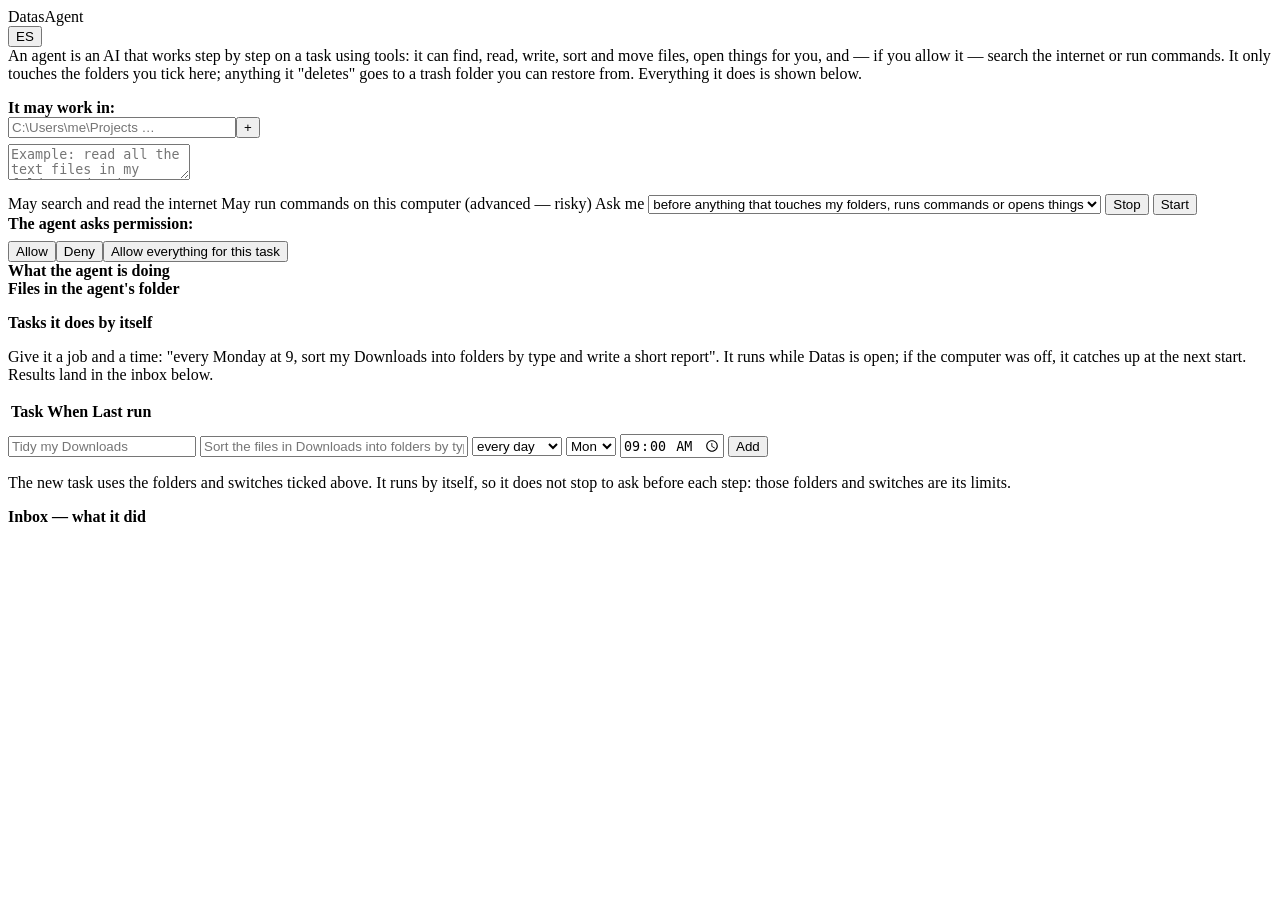
==== commit f87eb3f0: "0.3.0: installers build again, a self-test, a tighter guard on programs, documents for the new windo" ====
--- a/datas/server/ui/agent.html
+++ b/datas/server/ui/agent.html
@@ -41,7 +41,7 @@
       <input type="time" id="tAt" value="09:00">
       <button class="primary small" id="tAdd"><span id="t_add">Add</span></button>
     </div>
-    <p class="fine" id="t_sched_f">The new task uses the folders and switches ticked above.</p>
+    <p class="fine" id="t_sched_f">The new task uses the folders and switches ticked above. It runs by itself, so it does not stop to ask before each step: those folders and switches are its limits.</p>
   </div>
   <div class="card"><b id="t_inbox">Inbox — what it did</b><div id="inbox"></div></div>
 </main>
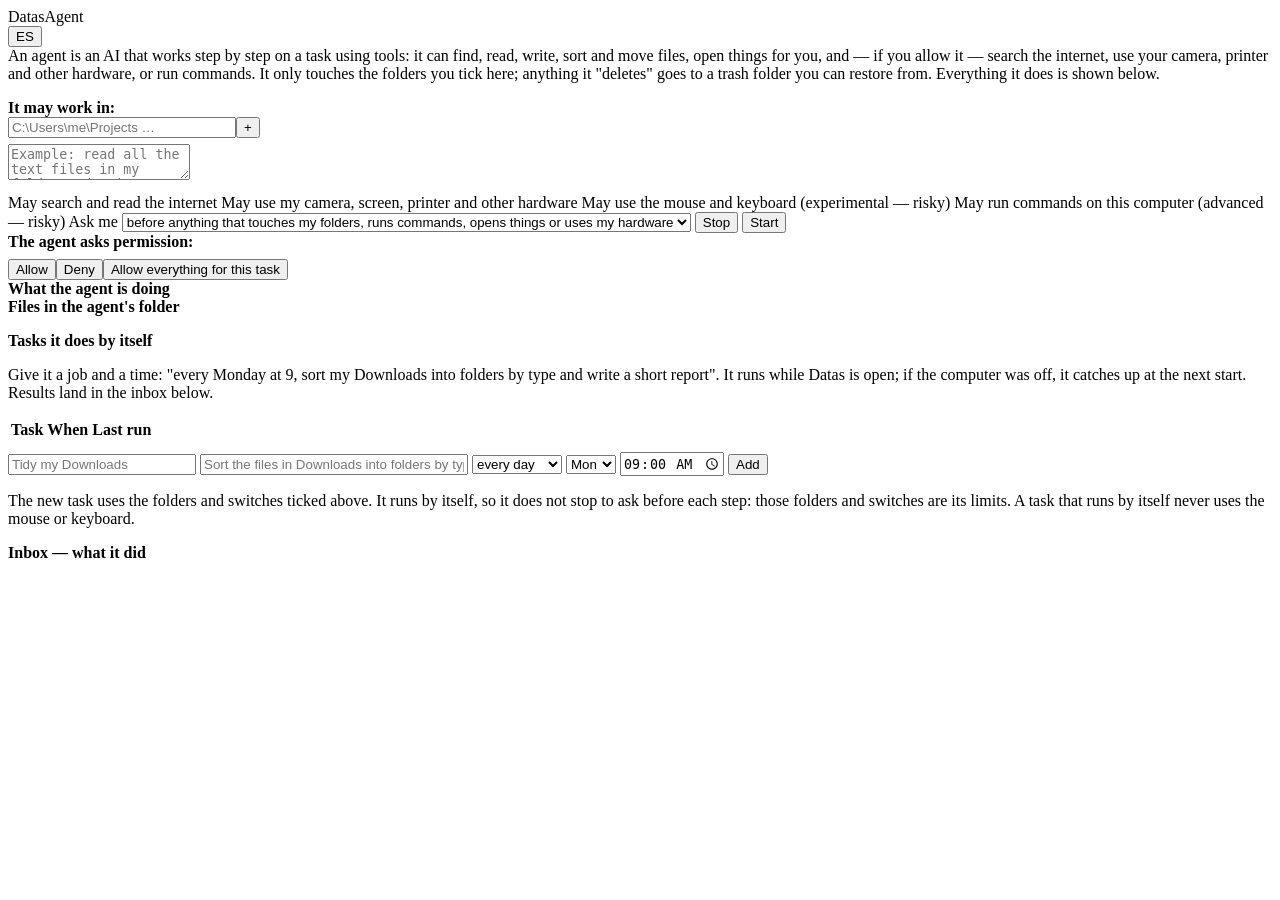
==== commit 226e3a1e: "Cameras, the screen, printers, boards, smart home and industrial devices; the agent's hardware switc" ====
--- a/datas/server/ui/agent.html
+++ b/datas/server/ui/agent.html
@@ -13,14 +13,16 @@
 <header><span class="wordmark">Datas</span><span id="t_agent" class="where">Agent</span><div class="spacer"></div><button id="langBtn" class="small">ES</button></header>
 <main>
   <div class="card">
-    <p id="t_lead" style="margin:0 0 8px">An agent is an AI that works step by step on a task using tools: it can find, read, write, sort and move files, open things for you, and — if you allow it — search the internet or run commands. It only touches the folders you tick here; anything it "deletes" goes to a trash folder you can restore from. Everything it does is shown below.</p>
+    <p id="t_lead" style="margin:0 0 8px">An agent is an AI that works step by step on a task using tools: it can find, read, write, sort and move files, open things for you, and — if you allow it — search the internet, use your camera, printer and other hardware, or run commands. It only touches the folders you tick here; anything it "deletes" goes to a trash folder you can restore from. Everything it does is shown below.</p>
     <p class="fine" id="t_folder"></p>
     <div class="row" style="margin:6px 0"><b id="t_grant">It may work in:</b><div class="chips" id="folderChips"></div><input type="text" id="customFolder" placeholder="C:\Users\me\Projects …" style="min-width:220px"><button class="small" id="addFolder">+</button></div>
     <textarea id="task" placeholder="Example: read all the text files in my folder and write a one-page summary called SUMMARY.md"></textarea>
     <div class="row" style="margin-top:10px">
       <label class="switch on" id="netSw"><i></i><span id="t_net">May search and read the internet</span></label>
+      <label class="switch" id="devSw"><i></i><span id="t_dev">May use my camera, screen, printer and other hardware</span></label>
+      <label class="switch danger" id="ctlSw"><i></i><span id="t_ctl">May use the mouse and keyboard (experimental — risky)</span></label>
       <label class="switch danger" id="shellSw"><i></i><span id="t_shell">May run commands on this computer (advanced — risky)</span></label>
-      <label><span id="t_ask">Ask me</span> <select id="askSel"><option value="risky">before anything that touches my folders, runs commands or opens things</option><option value="all">before every single action</option><option value="none">never — just do it, I'm watching</option></select></label>
+      <label><span id="t_ask">Ask me</span> <select id="askSel"><option value="risky">before anything that touches my folders, runs commands, opens things or uses my hardware</option><option value="all">before every single action</option><option value="none">never — just do it, I'm watching</option></select></label>
       <span class="spacer"></span>
       <button class="danger hidden" id="stop"><span id="t_stop">Stop</span></button>
       <button class="primary" id="run" ><span id="t_run">Start</span></button>
@@ -41,7 +43,7 @@
       <input type="time" id="tAt" value="09:00">
       <button class="primary small" id="tAdd"><span id="t_add">Add</span></button>
     </div>
-    <p class="fine" id="t_sched_f">The new task uses the folders and switches ticked above. It runs by itself, so it does not stop to ask before each step: those folders and switches are its limits.</p>
+    <p class="fine" id="t_sched_f">The new task uses the folders and switches ticked above. It runs by itself, so it does not stop to ask before each step: those folders and switches are its limits. A task that runs by itself never uses the mouse or keyboard.</p>
   </div>
   <div class="card"><b id="t_inbox">Inbox — what it did</b><div id="inbox"></div></div>
 </main>
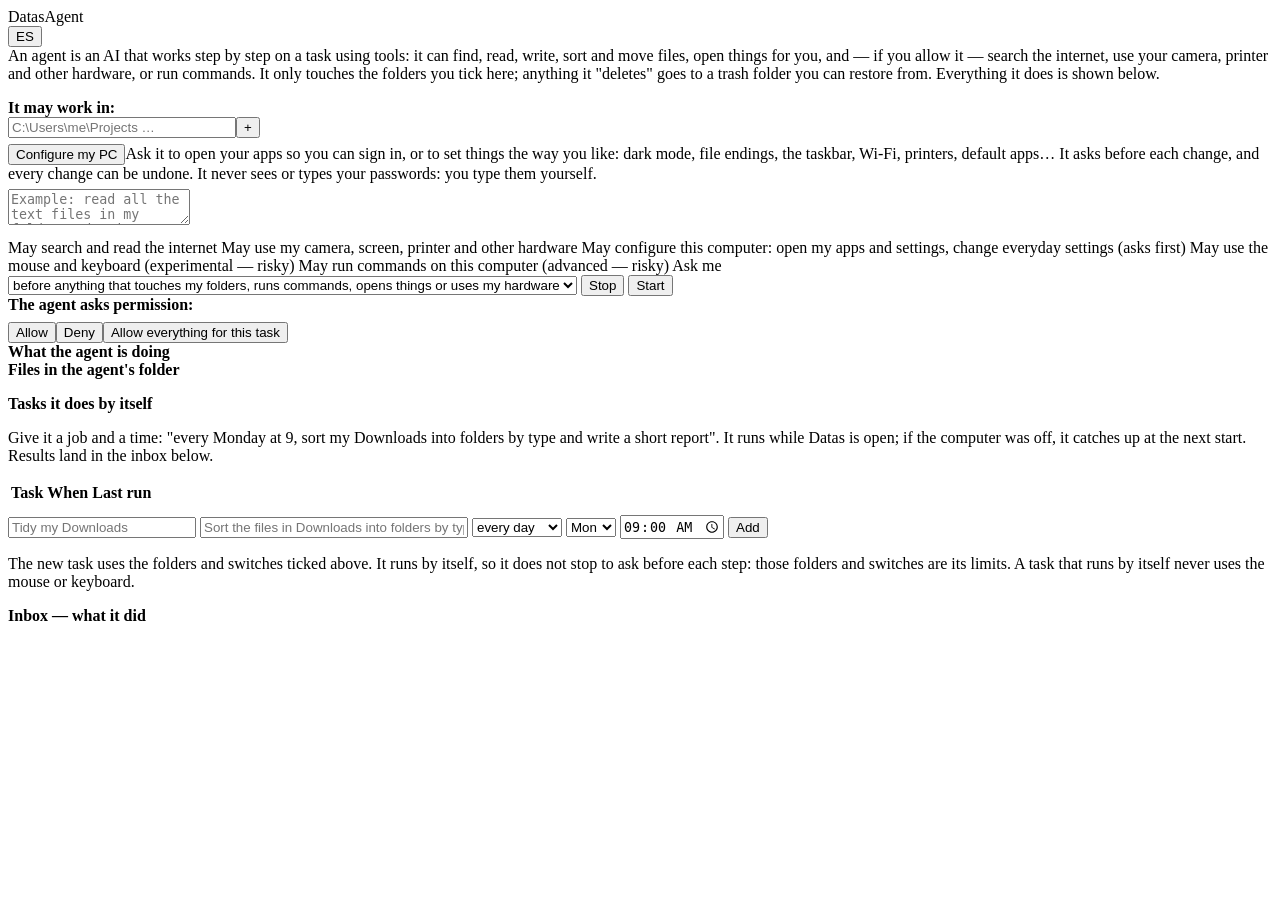
==== commit c60d5d42: "0.6.0: Datas keeps itself up to date; "Configure my PC" in the agent Up to date by itself (Settings " ====
--- a/datas/server/ui/agent.html
+++ b/datas/server/ui/agent.html
@@ -16,10 +16,12 @@
     <p id="t_lead" style="margin:0 0 8px">An agent is an AI that works step by step on a task using tools: it can find, read, write, sort and move files, open things for you, and — if you allow it — search the internet, use your camera, printer and other hardware, or run commands. It only touches the folders you tick here; anything it "deletes" goes to a trash folder you can restore from. Everything it does is shown below.</p>
     <p class="fine" id="t_folder"></p>
     <div class="row" style="margin:6px 0"><b id="t_grant">It may work in:</b><div class="chips" id="folderChips"></div><input type="text" id="customFolder" placeholder="C:\Users\me\Projects …" style="min-width:220px"><button class="small" id="addFolder">+</button></div>
+    <div class="row" style="margin:6px 0"><button class="small" id="pcBtn"><span id="t_pc">Configure my PC</span></button><span class="fine" id="t_pc_d">Ask it to open your apps so you can sign in, or to set things the way you like: dark mode, file endings, the taskbar, Wi-Fi, printers, default apps… It asks before each change, and every change can be undone. It never sees or types your passwords: you type them yourself.</span></div>
     <textarea id="task" placeholder="Example: read all the text files in my folder and write a one-page summary called SUMMARY.md"></textarea>
     <div class="row" style="margin-top:10px">
       <label class="switch on" id="netSw"><i></i><span id="t_net">May search and read the internet</span></label>
       <label class="switch" id="devSw"><i></i><span id="t_dev">May use my camera, screen, printer and other hardware</span></label>
+      <label class="switch" id="setupSw"><i></i><span id="t_setup">May configure this computer: open my apps and settings, change everyday settings (asks first)</span></label>
       <label class="switch danger" id="ctlSw"><i></i><span id="t_ctl">May use the mouse and keyboard (experimental — risky)</span></label>
       <label class="switch danger" id="shellSw"><i></i><span id="t_shell">May run commands on this computer (advanced — risky)</span></label>
       <label><span id="t_ask">Ask me</span> <select id="askSel"><option value="risky">before anything that touches my folders, runs commands, opens things or uses my hardware</option><option value="all">before every single action</option><option value="none">never — just do it, I'm watching</option></select></label>
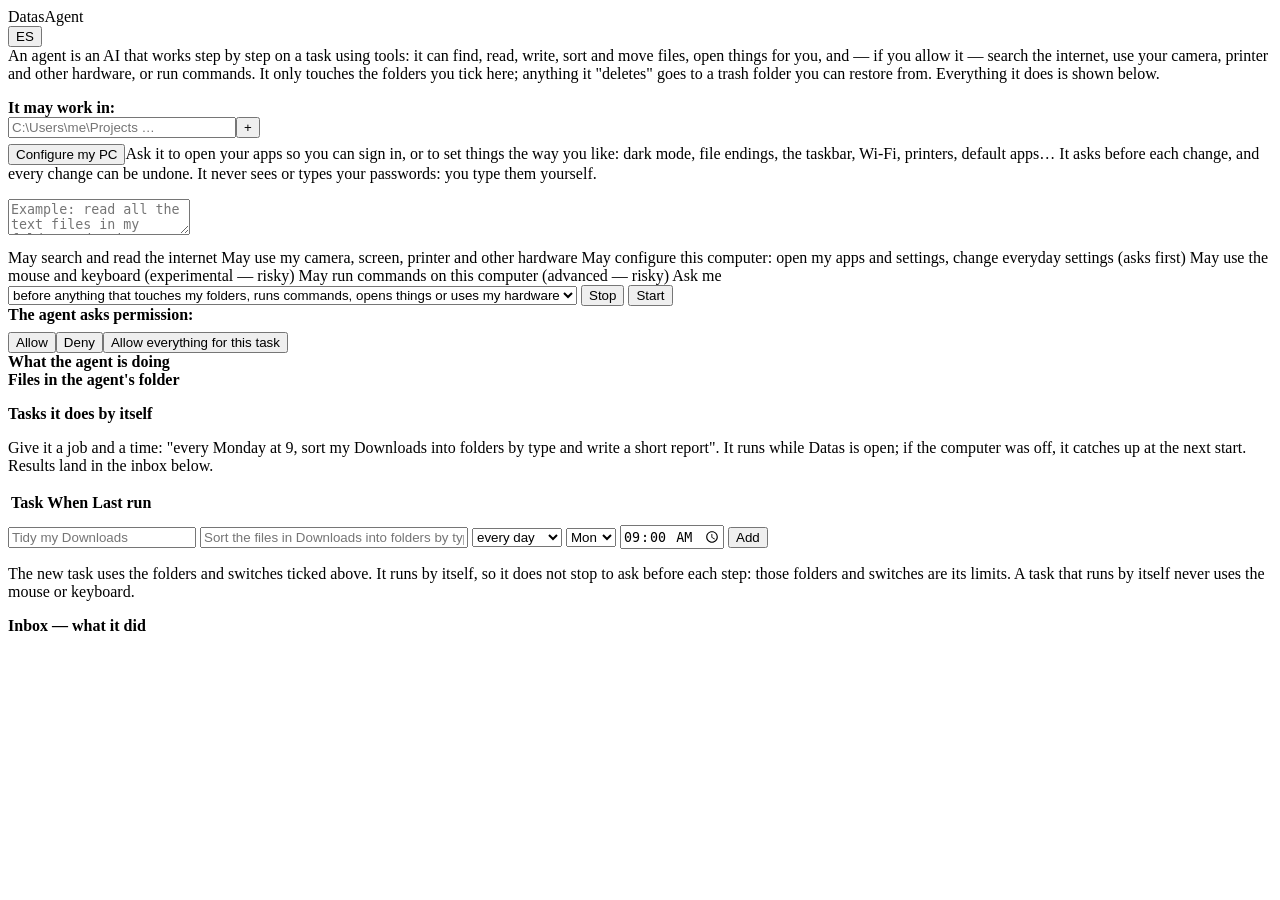
==== commit 34030b0f: "0.7.0: AI inside the installers, "try this AI instead", pinned checksums, local-only statement - Eve" ====
--- a/datas/server/ui/agent.html
+++ b/datas/server/ui/agent.html
@@ -17,6 +17,7 @@
     <p class="fine" id="t_folder"></p>
     <div class="row" style="margin:6px 0"><b id="t_grant">It may work in:</b><div class="chips" id="folderChips"></div><input type="text" id="customFolder" placeholder="C:\Users\me\Projects …" style="min-width:220px"><button class="small" id="addFolder">+</button></div>
     <div class="row" style="margin:6px 0"><button class="small" id="pcBtn"><span id="t_pc">Configure my PC</span></button><span class="fine" id="t_pc_d">Ask it to open your apps so you can sign in, or to set things the way you like: dark mode, file endings, the taskbar, Wi-Fi, printers, default apps… It asks before each change, and every change can be undone. It never sees or types your passwords: you type them yourself.</span></div>
+    <p class="fine hidden" id="toolsHint"></p>
     <textarea id="task" placeholder="Example: read all the text files in my folder and write a one-page summary called SUMMARY.md"></textarea>
     <div class="row" style="margin-top:10px">
       <label class="switch on" id="netSw"><i></i><span id="t_net">May search and read the internet</span></label>
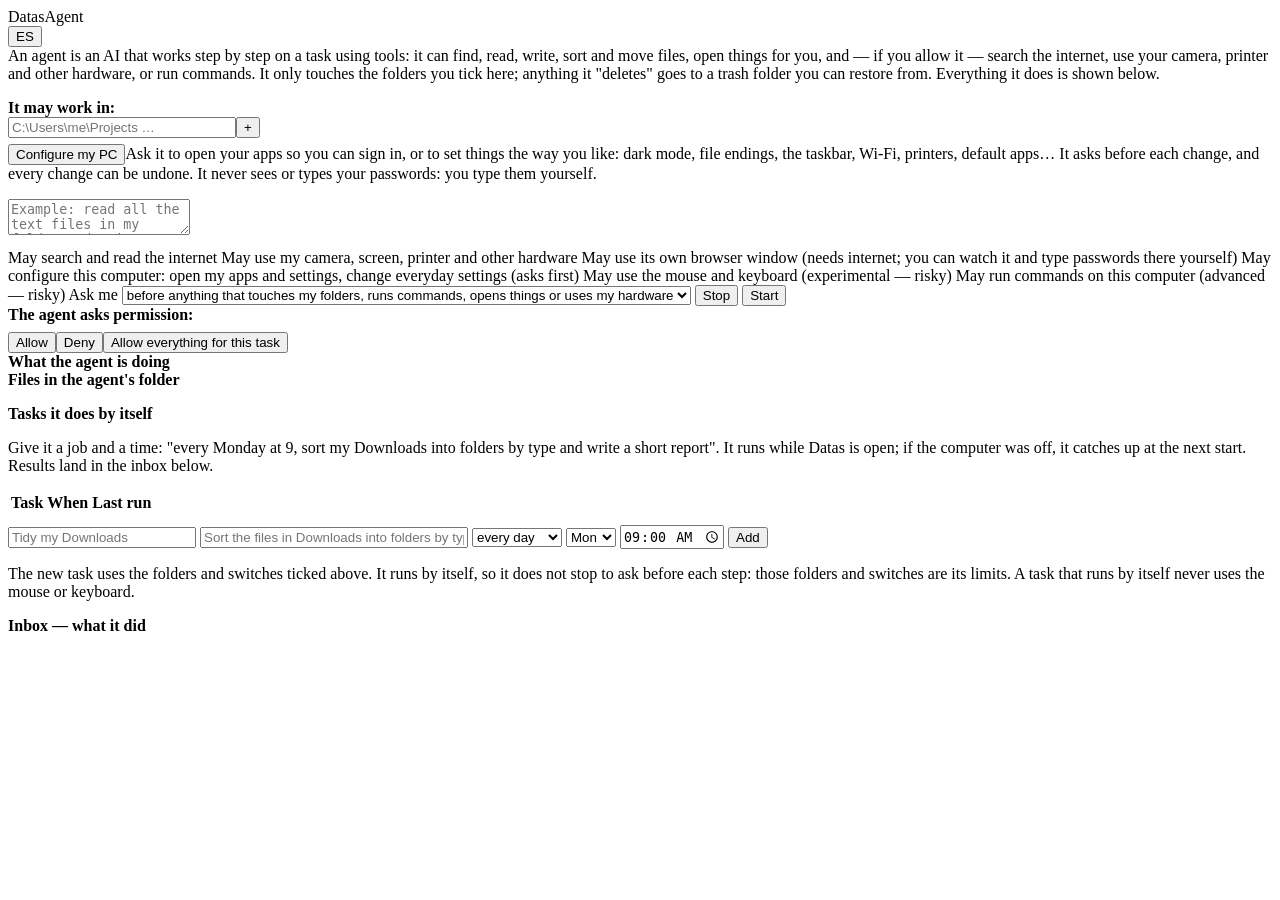
==== commit 2f537601: "Agent: its own terminal and browser; tasks go on when the window closes - run_command is a real shel" ====
--- a/datas/server/ui/agent.html
+++ b/datas/server/ui/agent.html
@@ -22,6 +22,7 @@
     <div class="row" style="margin-top:10px">
       <label class="switch on" id="netSw"><i></i><span id="t_net">May search and read the internet</span></label>
       <label class="switch" id="devSw"><i></i><span id="t_dev">May use my camera, screen, printer and other hardware</span></label>
+      <label class="switch" id="brSw"><i></i><span id="t_br">May use its own browser window (needs internet; you can watch it and type passwords there yourself)</span></label>
       <label class="switch" id="setupSw"><i></i><span id="t_setup">May configure this computer: open my apps and settings, change everyday settings (asks first)</span></label>
       <label class="switch danger" id="ctlSw"><i></i><span id="t_ctl">May use the mouse and keyboard (experimental — risky)</span></label>
       <label class="switch danger" id="shellSw"><i></i><span id="t_shell">May run commands on this computer (advanced — risky)</span></label>
@@ -46,6 +47,7 @@
       <input type="time" id="tAt" value="09:00">
       <button class="primary small" id="tAdd"><span id="t_add">Add</span></button>
     </div>
+    <p class="fine" id="bgNote"></p>
     <p class="fine" id="t_sched_f">The new task uses the folders and switches ticked above. It runs by itself, so it does not stop to ask before each step: those folders and switches are its limits. A task that runs by itself never uses the mouse or keyboard.</p>
   </div>
   <div class="card"><b id="t_inbox">Inbox — what it did</b><div id="inbox"></div></div>
